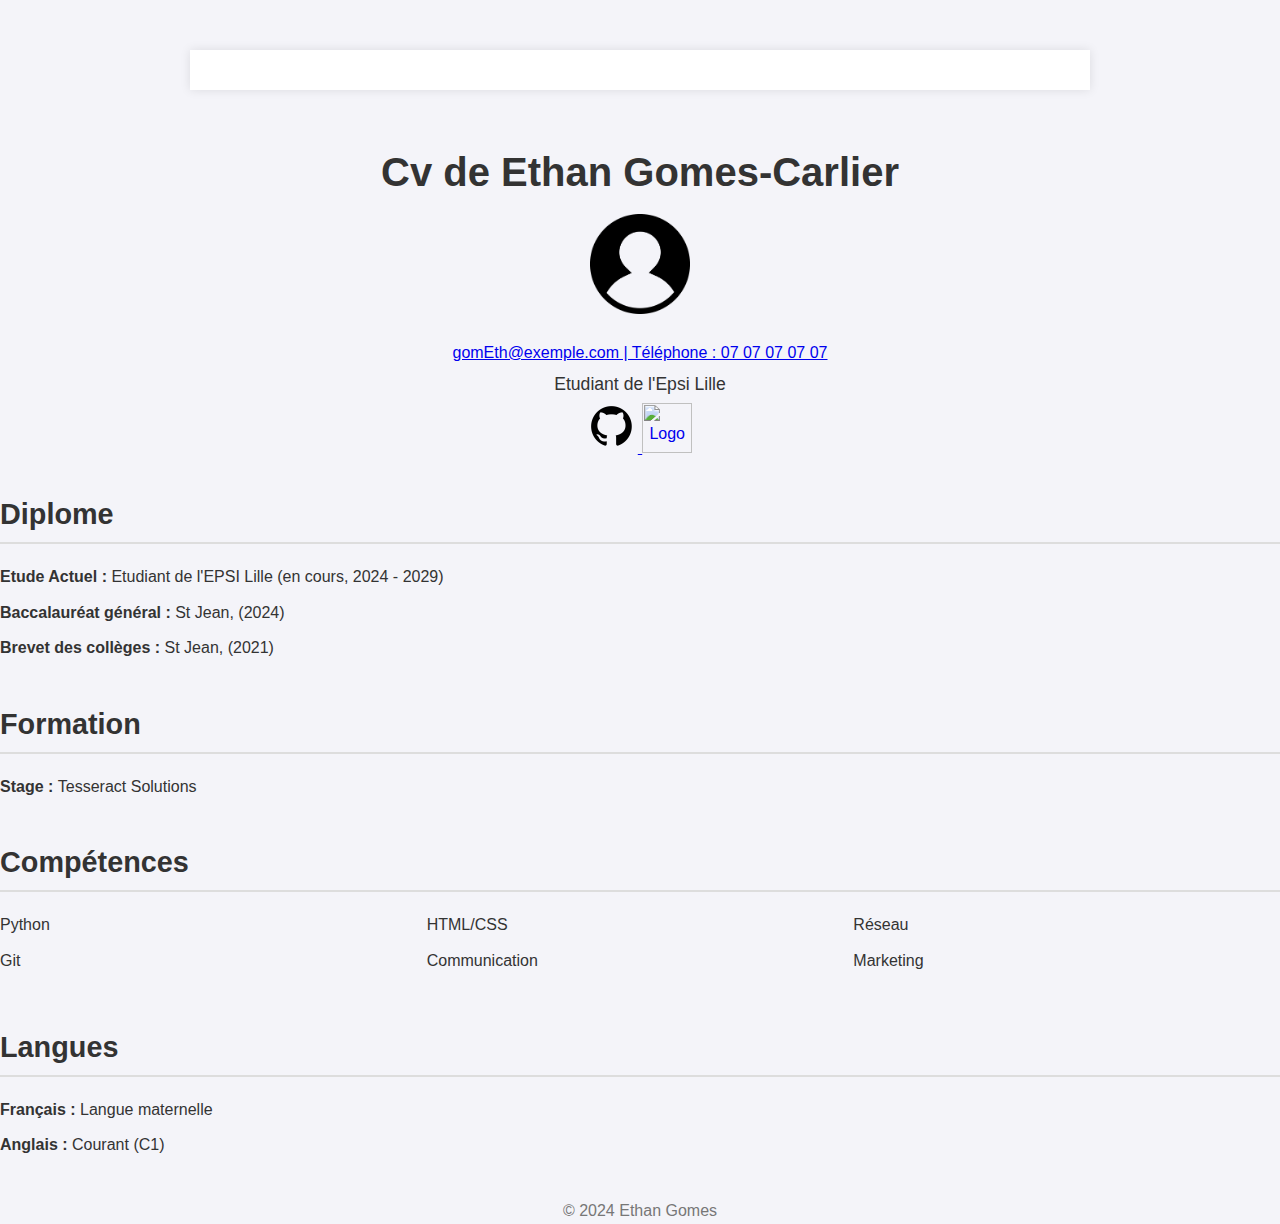
==== index.html @ c66776d8 "mail&tel" ====
<html>
    <head>
        <title> Cv Ethan Gomes-Carlier </title>
        <style>
            * {
                margin: 0;
                padding: 0;
                box-sizing: border-box;
                font-family: Arial, sans-serif;
            }
    
            body {
                background-color: #f4f4f9;
                color: #333;
                font-size: 16px;
                line-height: 1.6;
            }
    
            .CV {
                max-width: 900px;
                margin: 50px auto;
                padding: 20px;
                background-color: #fff;
                box-shadow: 0 0 10px rgba(0, 0, 0, 0.1);
            }
    
            h1, h2 {
                color: #333;
            }
    
            h1 {
                font-size: 2.5rem;
                text-align: center;
                margin-bottom: 10px;
            }
    
            h2 {
                font-size: 1.8rem;
                margin-bottom: 20px;
                border-bottom: 2px solid #ddd;
                padding-bottom: 5px;
            }
    
            .profile {
                text-align: center;
                margin-bottom: 30px;
                display: list-item;

            }
    
            .profile p {
                font-size: 1.1rem;
                margin: 5px 0;
            }
            .section {
            margin-bottom: 40px;
            }

            .section ul {
                list-style-type: none;
            }

            .section ul li {
                margin-bottom: 10px;
            }

            .section ul li span {
                font-weight: bold;
            }

            .skills {
                display: flex;
                flex-wrap: wrap;
            }

            .skills .skill-item {
                flex: 1 1 30%;
                margin-bottom: 10px;
            }

            footer {
                text-align: center;
                margin-top: 20px;
                color: #777;
            }
        </style>
    </head>
    <body>
        <div class = CV></div>
            <div class = Profile>
                <h1> Cv de Ethan Gomes-Carlier</h1>
                <img src="pp.png" alt="pp" width="100px" heigt="100px"> 
                <br>
                <br>
                <a href = "mailto:gomes.ethan02@gmail.com">gomEth@exemple.com</a><a href = "tel:+707070707" style="display:inline"> | Téléphone : 07 07 07 07 07</a>
                
                <p> Etudiant de l'Epsi Lille</p>
                <a href="https://github.com/ethangomes8/ethangomes8.github.io" target="_blank"><img src="github.png" alt="Logo github" width="50px" height="50px" > </a>
                <a href="https://www.linkedin.com/in/ethang-gomes-carlier-350570327/" target="_blank"><img src="linkedin.png" alt="Logo linkedin" width="50px" height="50px" > </a>
                
            </div>
            <div class="section">
                <h2>Diplome</h2>
                <ul>
                    <li><span>Etude Actuel :</span> Etudiant de l'EPSI Lille (en cours, 2024 - 2029)</li>
                    <li><span>Baccalauréat général :</span> St Jean,  (2024)</li>
                    <li><span>Brevet des collèges :</span> St Jean,  (2021)</li>
                </ul>
            </div>
    
            <div class="section">
                <h2>Formation</h2>
                <ul>
                    <li><span>Stage : </span> Tesseract Solutions</li>
                </ul>
            </div>
    
            <div class="section">
                <h2>Compétences</h2>
                <div class="skills">
                    <div class="skill-item">Python</div>
                    <div class="skill-item">HTML/CSS</div>
                    <div class="skill-item">Réseau</div>
                    <div class="skill-item">Git</div>
                    <div class="skill-item">Communication</div>
                    <div class="skill-item">Marketing</div>
                </div>
            </div>
    
            <div class="section">
                <h2>Langues</h2>
                <ul>
                    <li><span>Français :</span> Langue maternelle</li>
                    <li><span>Anglais :</span> Courant (C1)</li>
                </ul>
            </div>
    
            <footer>
                <p>&copy; 2024 Ethan Gomes</p>
            </footer>
        </div>   
    </body>
    </html>
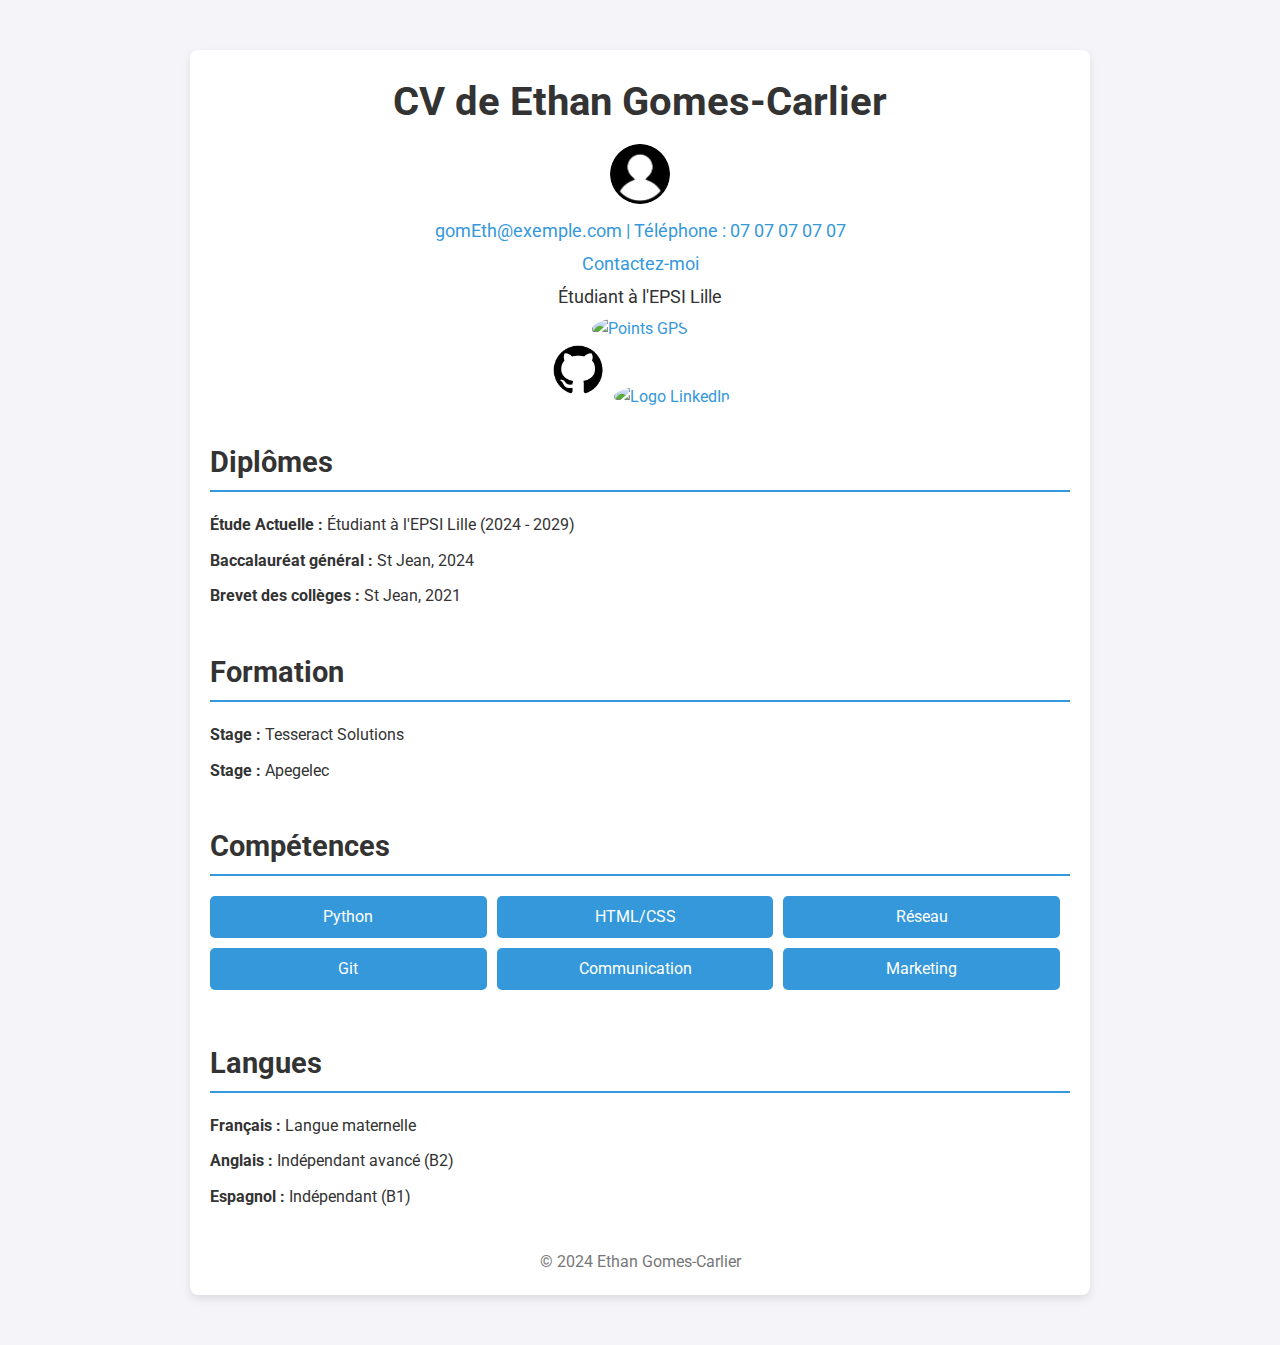
==== commit d5bf9e6e: "index new" ====
--- a/index.html
+++ b/index.html
@@ -1,143 +1,181 @@
-<html>
-    <head>
-        <title> Cv Ethan Gomes-Carlier </title>
-        <style>
-            * {
-                margin: 0;
-                padding: 0;
-                box-sizing: border-box;
-                font-family: Arial, sans-serif;
-            }
-    
-            body {
-                background-color: #f4f4f9;
-                color: #333;
-                font-size: 16px;
-                line-height: 1.6;
-            }
-    
-            .CV {
-                max-width: 900px;
-                margin: 50px auto;
-                padding: 20px;
-                background-color: #fff;
-                box-shadow: 0 0 10px rgba(0, 0, 0, 0.1);
-            }
-    
-            h1, h2 {
-                color: #333;
-            }
-    
-            h1 {
-                font-size: 2.5rem;
-                text-align: center;
-                margin-bottom: 10px;
-            }
-    
-            h2 {
-                font-size: 1.8rem;
-                margin-bottom: 20px;
-                border-bottom: 2px solid #ddd;
-                padding-bottom: 5px;
-            }
-    
-            .profile {
-                text-align: center;
-                margin-bottom: 30px;
-                display: list-item;
+<!DOCTYPE html>
+<html lang="fr">
 
-            }
-    
-            .profile p {
-                font-size: 1.1rem;
-                margin: 5px 0;
-            }
-            .section {
+<head>
+    <meta charset="UTF-8">
+    <meta name="viewport" content="width=device-width, initial-scale=1.0">
+    <meta http-equiv="X-UA-Compatible" content="ie=edge">
+    <title>CV Ethan Gomes-Carlier</title>
+    <link href="https://fonts.googleapis.com/css2?family=Roboto:wght@400;700&display=swap" rel="stylesheet">
+    <style>
+        * {
+            margin: 0;
+            padding: 0;
+            box-sizing: border-box;
+            font-family: 'Roboto', sans-serif;
+        }
+
+        body {
+            background-color: #f4f4f9;
+            color: #333;
+            font-size: 16px;
+            line-height: 1.6;
+        }
+
+        .CV {
+            max-width: 900px;
+            margin: 50px auto;
+            padding: 20px;
+            background-color: white;
+            box-shadow: 0 4px 8px rgba(0, 0, 0, 0.1);
+            border-radius: 8px;
+        }
+
+        h1, h2 {
+            color: #333;
+        }
+
+        h1 {
+            font-size: 2.5rem;
+            text-align: center;
+            margin-bottom: 10px;
+        }
+
+        h2 {
+            font-size: 1.8rem;
+            margin-bottom: 20px;
+            border-bottom: 2px solid #3498db;
+            padding-bottom: 5px;
+        }
+
+        .profile {
+            text-align: center;
+            margin-bottom: 30px;
+        }
+
+        .profile img {
+            border-radius: 50%;
+            width: 60px;
+            height: 60px;
+        }
+
+        .profile p {
+            font-size: 1.1rem;
+            margin: 5px 0;
+        }
+
+        .profile a {
+            color: #3498db;
+            text-decoration: none;
+        }
+
+        .profile a:hover {
+            text-decoration: underline;
+        }
+
+        .section {
             margin-bottom: 40px;
-            }
+        }
 
-            .section ul {
-                list-style-type: none;
-            }
+        .section ul {
+            list-style-type: none;
+            padding-left: 0;
+        }
 
-            .section ul li {
-                margin-bottom: 10px;
-            }
+        .section ul li {
+            margin-bottom: 10px;
+        }
 
-            .section ul li span {
-                font-weight: bold;
-            }
+        .section ul li span {
+            font-weight: bold;
+        }
 
-            .skills {
-                display: flex;
-                flex-wrap: wrap;
-            }
+        .skills {
+            display: flex;
+            flex-wrap: wrap;
+        }
 
-            .skills .skill-item {
-                flex: 1 1 30%;
-                margin-bottom: 10px;
-            }
+        .skills .skill-item {
+            background-color: #3498db;
+            color: white;
+            padding: 8px;
+            border-radius: 5px;
+            margin-right: 10px;
+            margin-bottom: 10px;
+            flex: 1 1 30%;
+            text-align: center;
+        }
 
-            footer {
-                text-align: center;
-                margin-top: 20px;
-                color: #777;
-            }
-        </style>
-    </head>
-    <body>
-        <div class = CV></div>
-            <div class = Profile>
-                <h1> Cv de Ethan Gomes-Carlier</h1>
-                <img src="pp.png" alt="pp" width="100px" heigt="100px"> 
-                <br>
-                <br>
-                <a href = "mailto:gomes.ethan02@gmail.com">gomEth@exemple.com</a><a href = "tel:+707070707" style="display:inline"> | Téléphone : 07 07 07 07 07</a>
-                
-                <p> Etudiant de l'Epsi Lille</p>
-                <a href="https://github.com/ethangomes8/ethangomes8.github.io" target="_blank"><img src="github.png" alt="Logo github" width="50px" height="50px" > </a>
-                <a href="https://www.linkedin.com/in/ethang-gomes-carlier-350570327/" target="_blank"><img src="linkedin.png" alt="Logo linkedin" width="50px" height="50px" > </a>
-                
+        footer {
+            text-align: center;
+            margin-top: 20px;
+            color: #777;
+        }
+    </style>
+</head>
+
+<body>
+    <div class="CV">
+        <div class="profile">
+            <h1>CV de Ethan Gomes-Carlier</h1>
+            <img src="pp.png" alt="Photo de profil" width="90px" height="90px">
+            <p><a href="mailto:gomes.ethan02@gmail.com">gomEth@exemple.com</a> <a href="tel:+33707070707">| Téléphone : 07 07 07 07 07</a></p>
+            <p><a href="contact.html">Contactez-moi</a></p>
+            <p>Étudiant à l'EPSI Lille</p>
+            <a href="gps.html">
+                <img src="ptsgps.jpg" alt="Points GPS">
+            </a>
+            <br>
+            <a href="https://github.com/ethangomes8/ethangomes8.github.io" target="_blank">
+                <img src="github.png" alt="Logo GitHub">
+            </a>
+            <a href="https://www.linkedin.com/in/ethang-gomes-carlier-350570327/" target="_blank">
+                <img src="linkedin.png" alt="Logo LinkedIn">
+            </a>
+        </div>
+
+        <div class="section">
+            <h2>Diplômes</h2>
+            <ul>
+                <li><span>Étude Actuelle :</span> Étudiant à l'EPSI Lille (2024 - 2029)</li>
+                <li><span>Baccalauréat général :</span> St Jean, 2024</li>
+                <li><span>Brevet des collèges :</span> St Jean, 2021</li>
+            </ul>
+        </div>
+
+        <div class="section">
+            <h2>Formation</h2>
+            <ul>
+                <li><span>Stage :</span> Tesseract Solutions</li>
+                <li><span>Stage :</span>  Apegelec</li>
+            </ul>
+        </div>
+
+        <div class="section">
+            <h2>Compétences</h2>
+            <div class="skills">
+                <div class="skill-item">Python</div>
+                <div class="skill-item">HTML/CSS</div>
+                <div class="skill-item">Réseau</div>
+                <div class="skill-item">Git</div>
+                <div class="skill-item">Communication</div>
+                <div class="skill-item">Marketing</div>
             </div>
-            <div class="section">
-                <h2>Diplome</h2>
-                <ul>
-                    <li><span>Etude Actuel :</span> Etudiant de l'EPSI Lille (en cours, 2024 - 2029)</li>
-                    <li><span>Baccalauréat général :</span> St Jean,  (2024)</li>
-                    <li><span>Brevet des collèges :</span> St Jean,  (2021)</li>
-                </ul>
-            </div>
-    
-            <div class="section">
-                <h2>Formation</h2>
-                <ul>
-                    <li><span>Stage : </span> Tesseract Solutions</li>
-                </ul>
-            </div>
-    
-            <div class="section">
-                <h2>Compétences</h2>
-                <div class="skills">
-                    <div class="skill-item">Python</div>
-                    <div class="skill-item">HTML/CSS</div>
-                    <div class="skill-item">Réseau</div>
-                    <div class="skill-item">Git</div>
-                    <div class="skill-item">Communication</div>
-                    <div class="skill-item">Marketing</div>
-                </div>
-            </div>
-    
-            <div class="section">
-                <h2>Langues</h2>
-                <ul>
-                    <li><span>Français :</span> Langue maternelle</li>
-                    <li><span>Anglais :</span> Courant (C1)</li>
-                </ul>
-            </div>
-    
-            <footer>
-                <p>&copy; 2024 Ethan Gomes</p>
-            </footer>
-        </div>   
-    </body>
-    </html>
+        </div>
+
+        <div class="section">
+            <h2>Langues</h2>
+            <ul>
+                <li><span>Français :</span> Langue maternelle</li>
+                <li><span>Anglais :</span> Indépendant avancé (B2)</li>
+                <li><span>Espagnol :</span> Indépendant (B1)</li>
+            </ul>
+        </div>
+
+        <footer>
+            <p>&copy; 2024 Ethan Gomes-Carlier</p>
+        </footer>
+    </div>
+</body>
+
+</html>
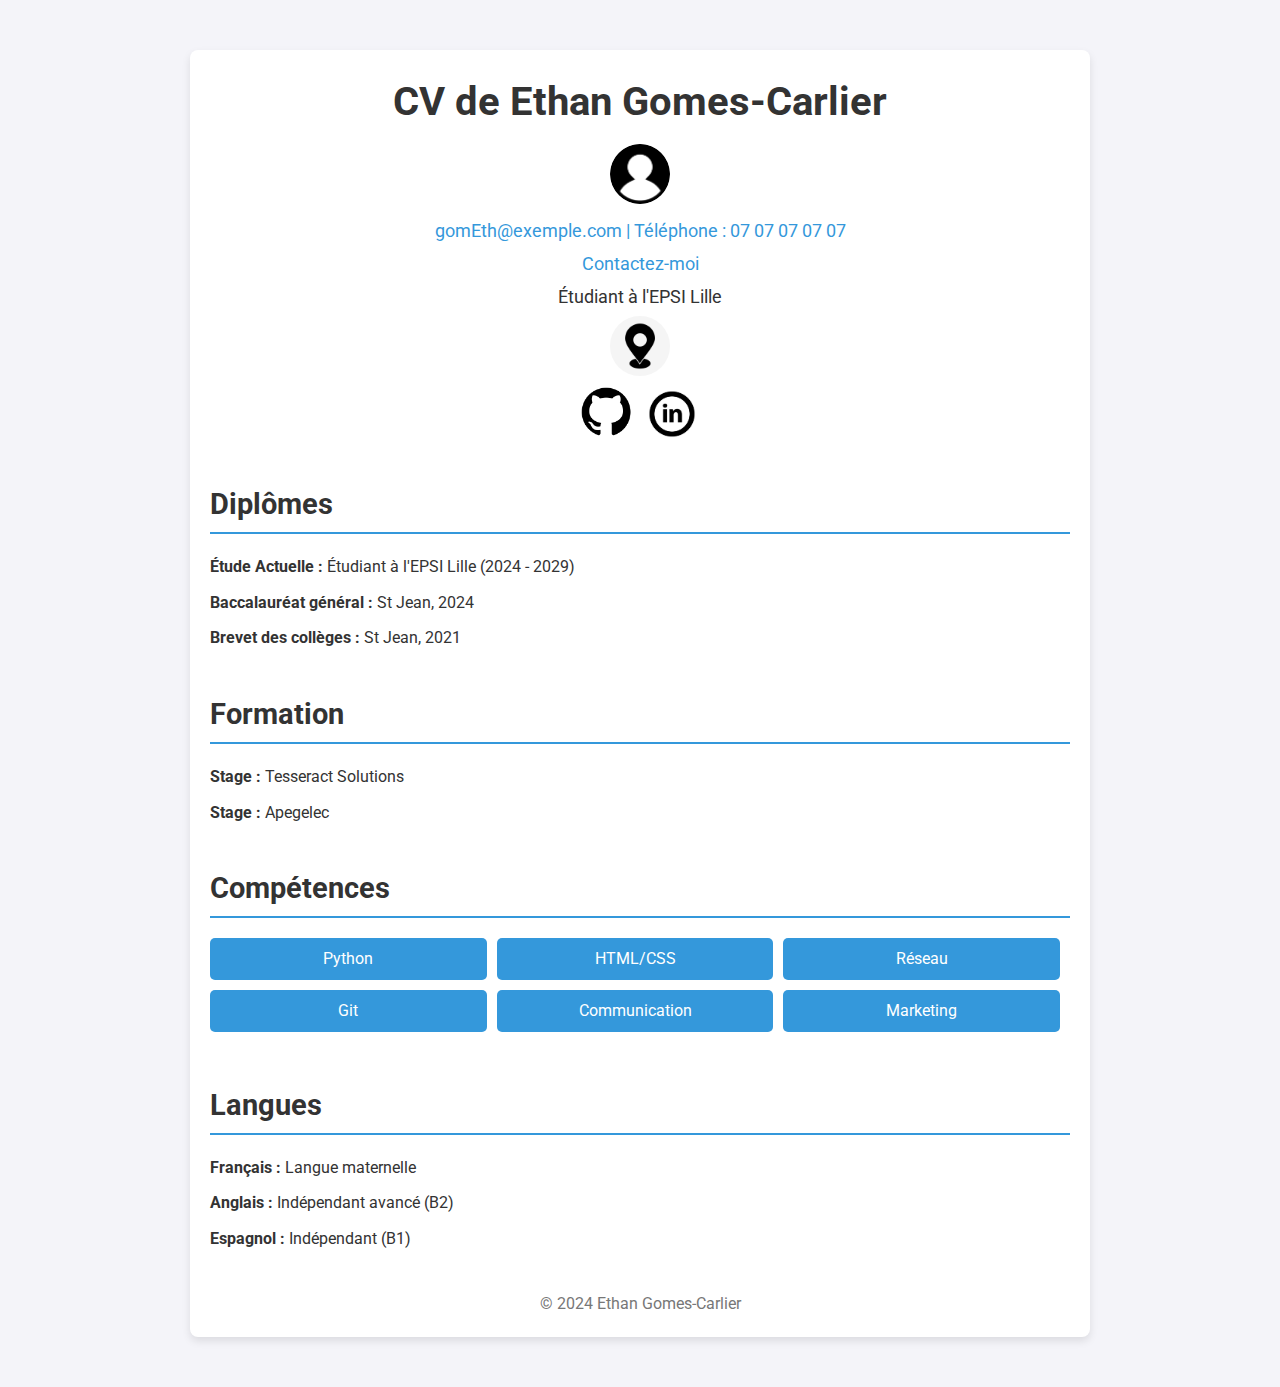
==== commit faf4f7f7: "Update index.html" ====
--- a/index.html
+++ b/index.html
@@ -130,7 +130,7 @@
                 <img src="github.png" alt="Logo GitHub">
             </a>
             <a href="https://www.linkedin.com/in/ethang-gomes-carlier-350570327/" target="_blank">
-                <img src="linkedin.png" alt="Logo LinkedIn">
+                <img src="Linkedin.png" alt="Logo LinkedIn">
             </a>
         </div>
 
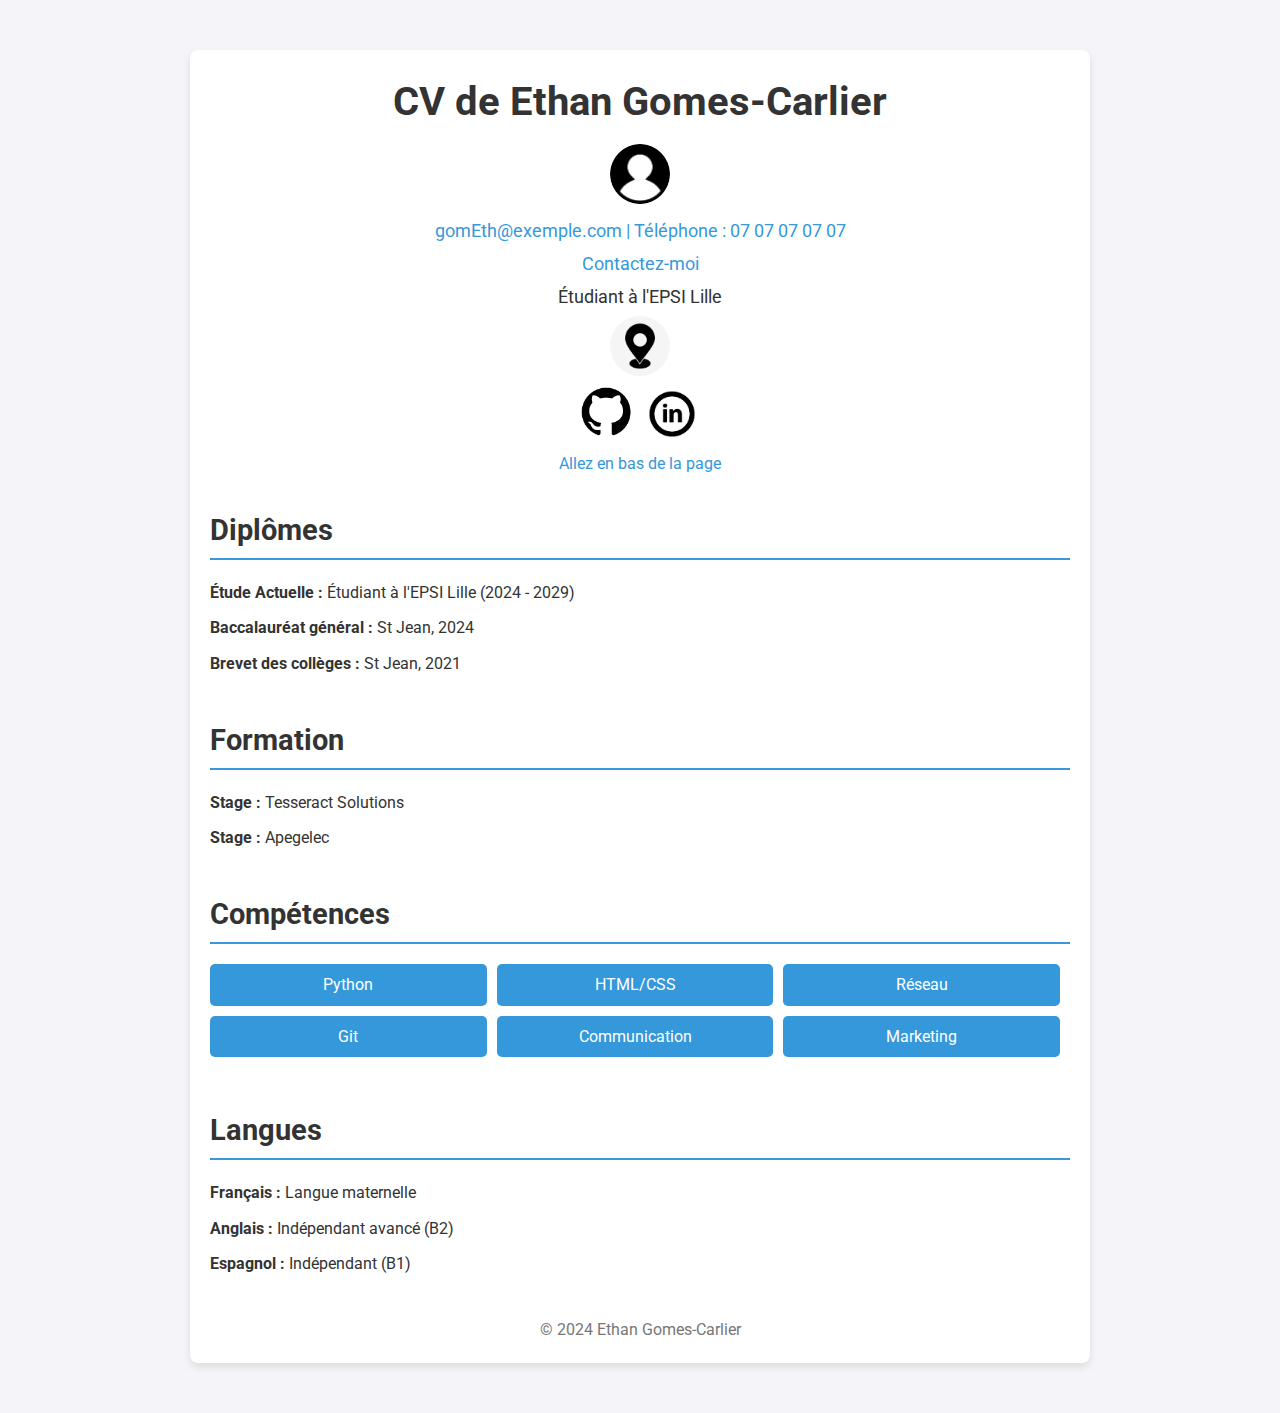
==== commit 2750cc9a: "ok" ====
--- a/index.html
+++ b/index.html
@@ -111,6 +111,9 @@
             margin-top: 20px;
             color: #777;
         }
+        #bas {
+            
+        }
     </style>
 </head>
 
@@ -132,6 +135,8 @@
             <a href="https://www.linkedin.com/in/ethang-gomes-carlier-350570327/" target="_blank">
                 <img src="Linkedin.png" alt="Logo LinkedIn">
             </a>
+            <br>
+            <a href="#bas"> Allez en bas de la page</a>
         </div>
 
         <div class="section">
@@ -171,6 +176,9 @@
                 <li><span>Espagnol :</span> Indépendant (B1)</li>
             </ul>
         </div>
+        <div id="#bas">
+            <a id="bas"></a>
+        </div>
 
         <footer>
             <p>&copy; 2024 Ethan Gomes-Carlier</p>
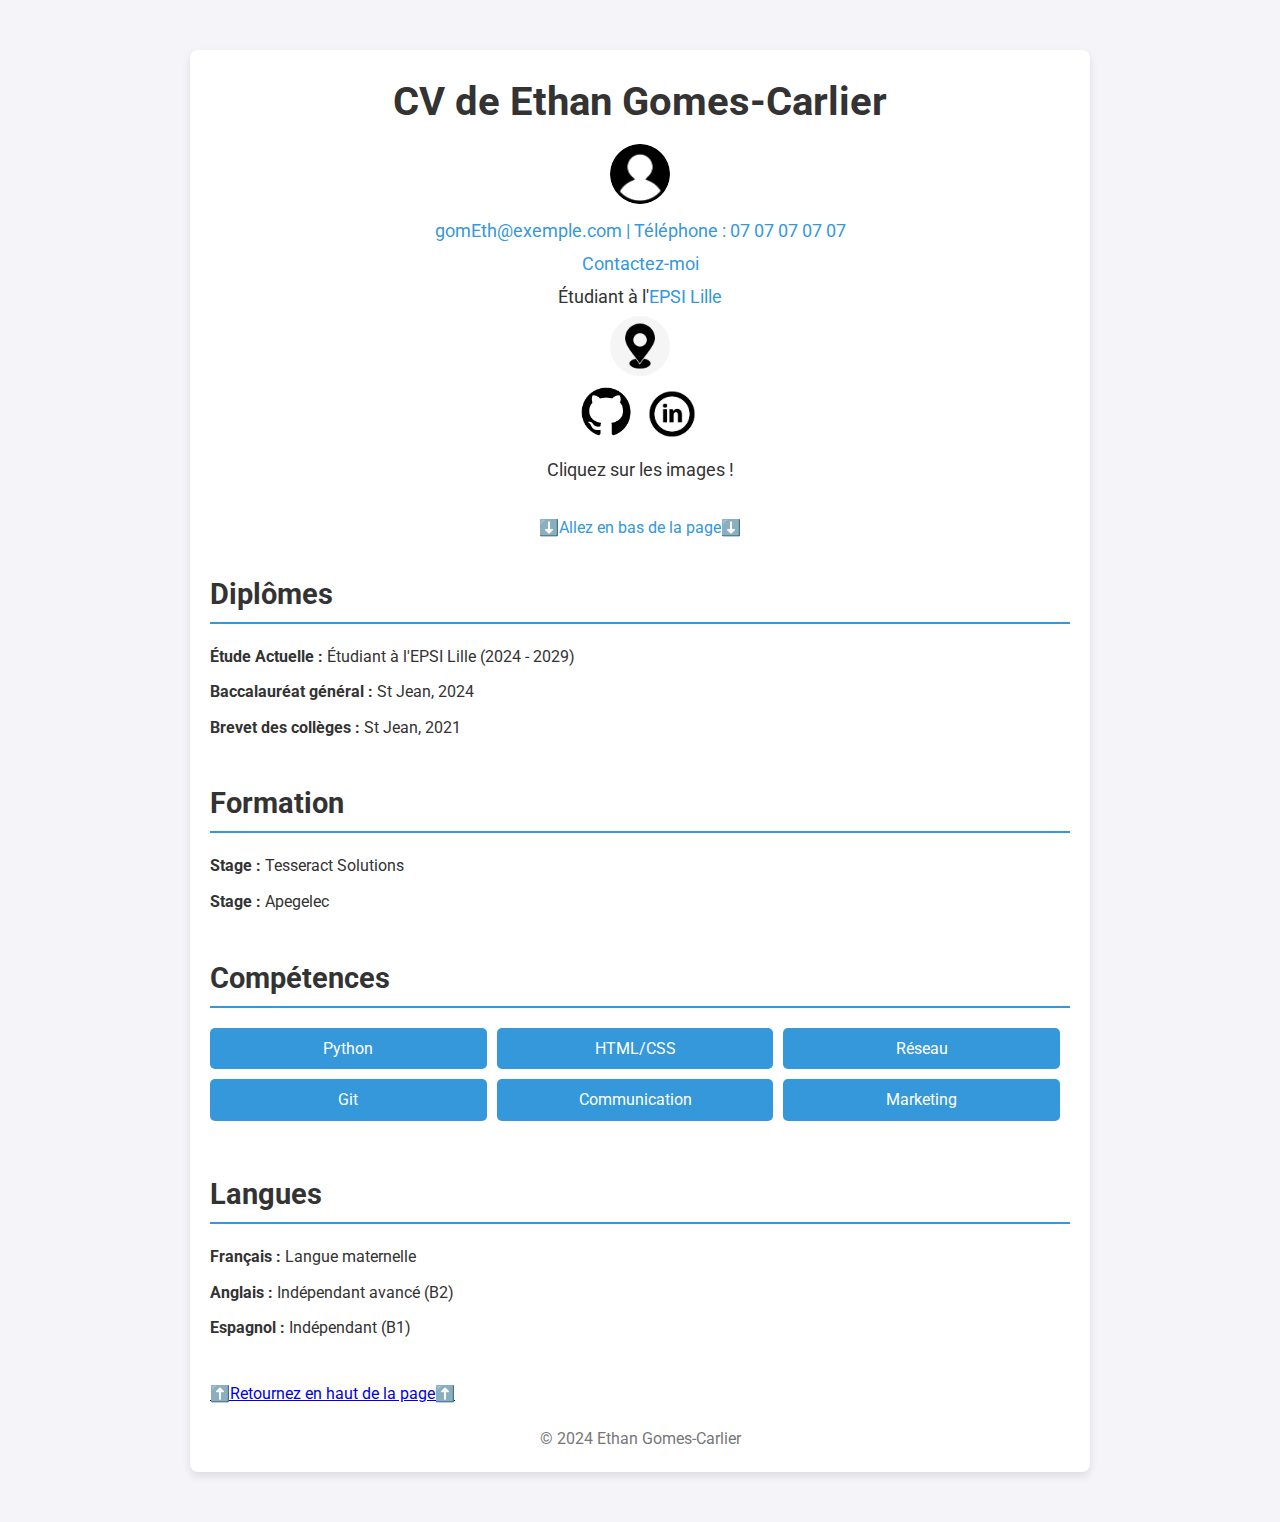
==== commit 0b81d066: "ok" ====
--- a/index.html
+++ b/index.html
@@ -112,19 +112,22 @@
             color: #777;
         }
         #bas {
-            
+            text-align: center;
         }
     </style>
 </head>
 
 <body>
     <div class="CV">
+        <div id="#haut">
+            <a id="haut"></a>
+        </div>
         <div class="profile">
             <h1>CV de Ethan Gomes-Carlier</h1>
             <img src="pp.png" alt="Photo de profil" width="90px" height="90px">
             <p><a href="mailto:gomes.ethan02@gmail.com">gomEth@exemple.com</a> <a href="tel:+33707070707">| Téléphone : 07 07 07 07 07</a></p>
             <p><a href="contact.html">Contactez-moi</a></p>
-            <p>Étudiant à l'EPSI Lille</p>
+            <p>Étudiant à l'<a href="https://www.epsi.fr/campus/campus-de-lille/#:~:text=EPSI%20est%20une%20%C3%A9cole%20d'informatique%20qui%20propose%20des%20formations%20du" target="_blank">EPSI Lille</a></p>
             <a href="gps.html">
                 <img src="ptsgps.jpg" alt="Points GPS">
             </a>
@@ -135,8 +138,9 @@
             <a href="https://www.linkedin.com/in/ethang-gomes-carlier-350570327/" target="_blank">
                 <img src="Linkedin.png" alt="Logo LinkedIn">
             </a>
+            <p>Cliquez sur les images !</p>
             <br>
-            <a href="#bas"> Allez en bas de la page</a>
+            <a href="#bas"> ⬇️Allez en bas de la page⬇️</a>
         </div>
 
         <div class="section">
@@ -179,6 +183,7 @@
         <div id="#bas">
             <a id="bas"></a>
         </div>
+        <a href="#haut"> ⬆️Retournez en haut de la page⬆️</a>
 
         <footer>
             <p>&copy; 2024 Ethan Gomes-Carlier</p>
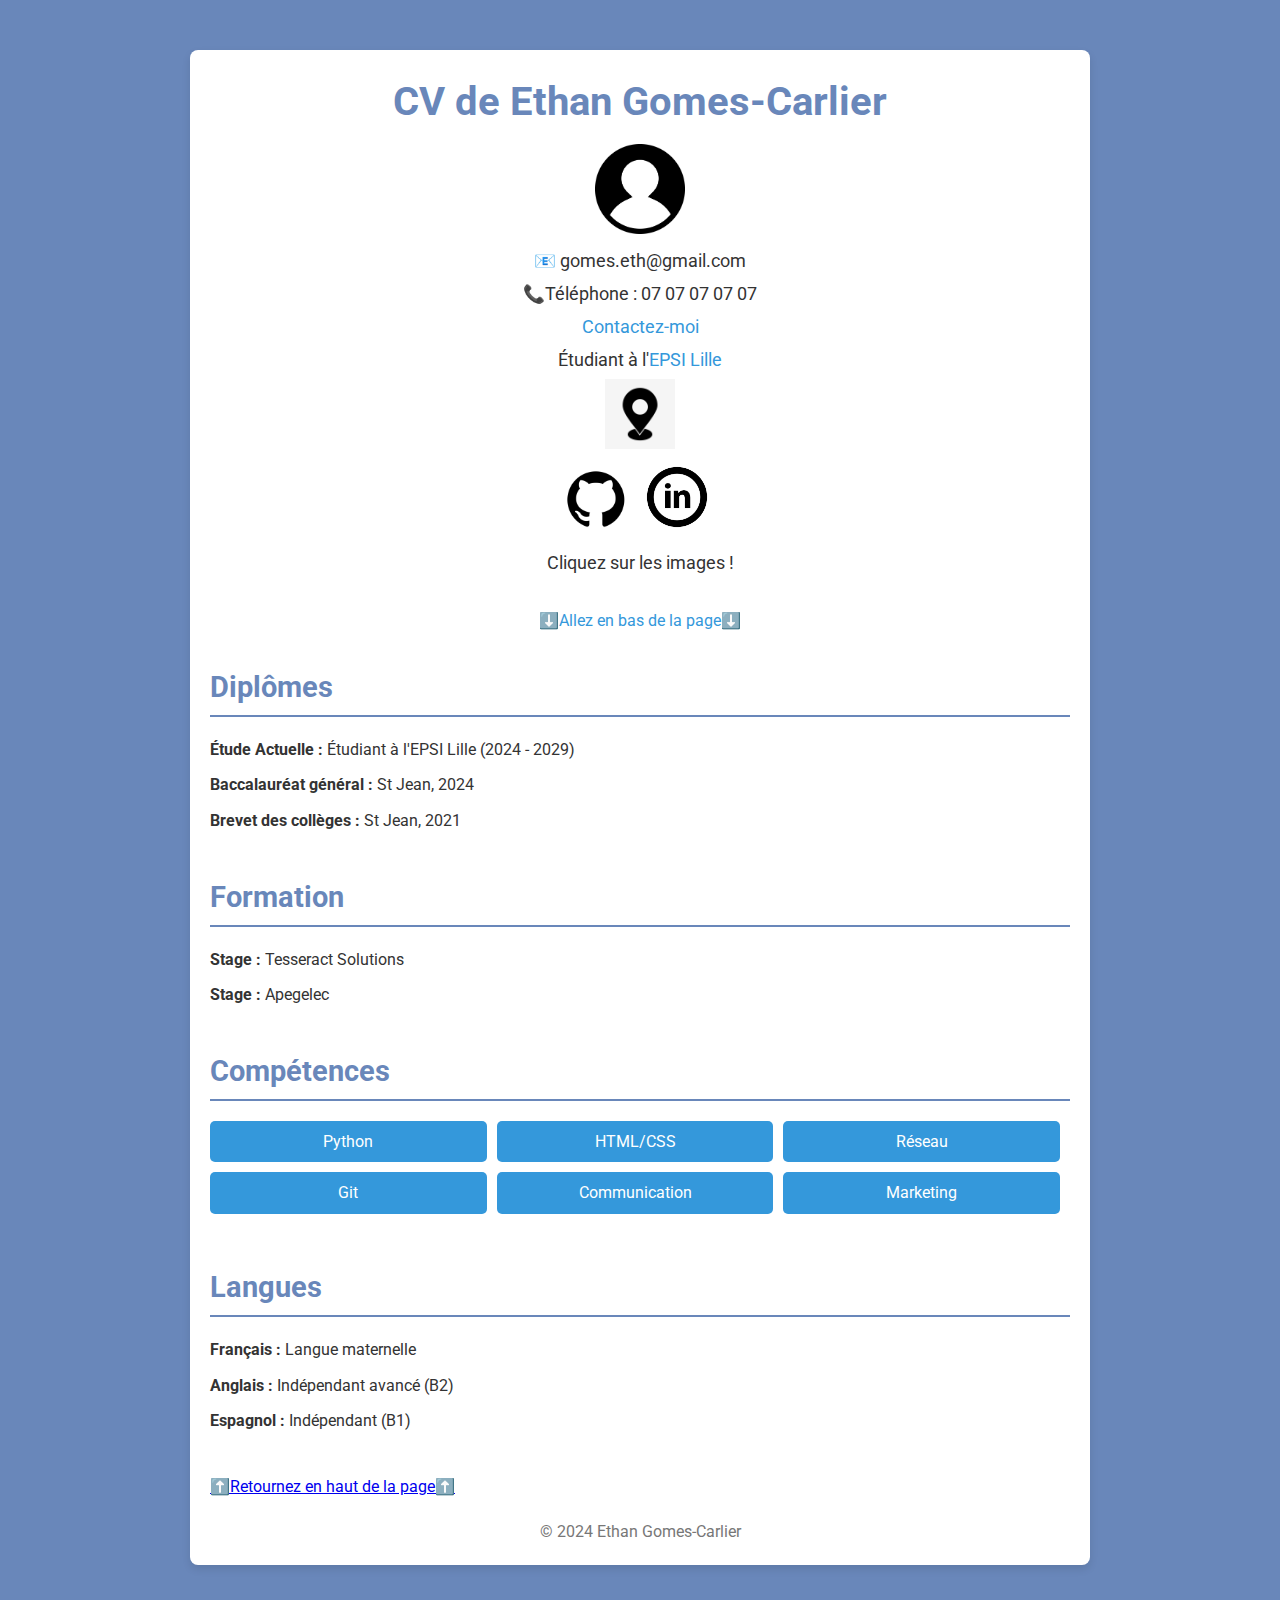
==== commit 17148944: "background" ====
--- a/index.html
+++ b/index.html
@@ -16,7 +16,7 @@
         }
 
         body {
-            background-color: #f4f4f9;
+            background-color: #6987ba;
             color: #333;
             font-size: 16px;
             line-height: 1.6;
@@ -32,7 +32,7 @@
         }
 
         h1, h2 {
-            color: #333;
+            color: #6987ba;
         }
 
         h1 {
@@ -44,19 +44,13 @@
         h2 {
             font-size: 1.8rem;
             margin-bottom: 20px;
-            border-bottom: 2px solid #3498db;
+            border-bottom: 2px solid #6987ba;
             padding-bottom: 5px;
         }
 
         .profile {
             text-align: center;
             margin-bottom: 30px;
-        }
-
-        .profile img {
-            border-radius: 50%;
-            width: 60px;
-            height: 60px;
         }
 
         .profile p {
@@ -111,7 +105,7 @@
             margin-top: 20px;
             color: #777;
         }
-        #bas {
+        #haut {
             text-align: center;
         }
     </style>
@@ -125,18 +119,20 @@
         <div class="profile">
             <h1>CV de Ethan Gomes-Carlier</h1>
             <img src="pp.png" alt="Photo de profil" width="90px" height="90px">
-            <p><a href="mailto:gomes.ethan02@gmail.com">gomEth@exemple.com</a> <a href="tel:+33707070707">| Téléphone : 07 07 07 07 07</a></p>
+            <p>📧 gomes.eth@gmail.com</p>
+            <p>📞Téléphone : 07 07 07 07 07</p>
             <p><a href="contact.html">Contactez-moi</a></p>
             <p>Étudiant à l'<a href="https://www.epsi.fr/campus/campus-de-lille/#:~:text=EPSI%20est%20une%20%C3%A9cole%20d'informatique%20qui%20propose%20des%20formations%20du" target="_blank">EPSI Lille</a></p>
+
             <a href="gps.html">
-                <img src="ptsgps.jpg" alt="Points GPS">
+                <img src="ptsgps.jpg" alt="Points GPS" border-radius="50%" width="70px" height="70px">
             </a>
             <br>
             <a href="https://github.com/ethangomes8/ethangomes8.github.io" target="_blank">
-                <img src="github.png" alt="Logo GitHub">
+                <img src="github.png" alt="Logo GitHub" border-radius="50%" width="70px" height="70px">
             </a>
             <a href="https://www.linkedin.com/in/ethang-gomes-carlier-350570327/" target="_blank">
-                <img src="Linkedin.png" alt="Logo LinkedIn">
+                <img src="Linkedin.png" alt="Logo LinkedIn" border-radius="50%" width="80px" height="80px">
             </a>
             <p>Cliquez sur les images !</p>
             <br>
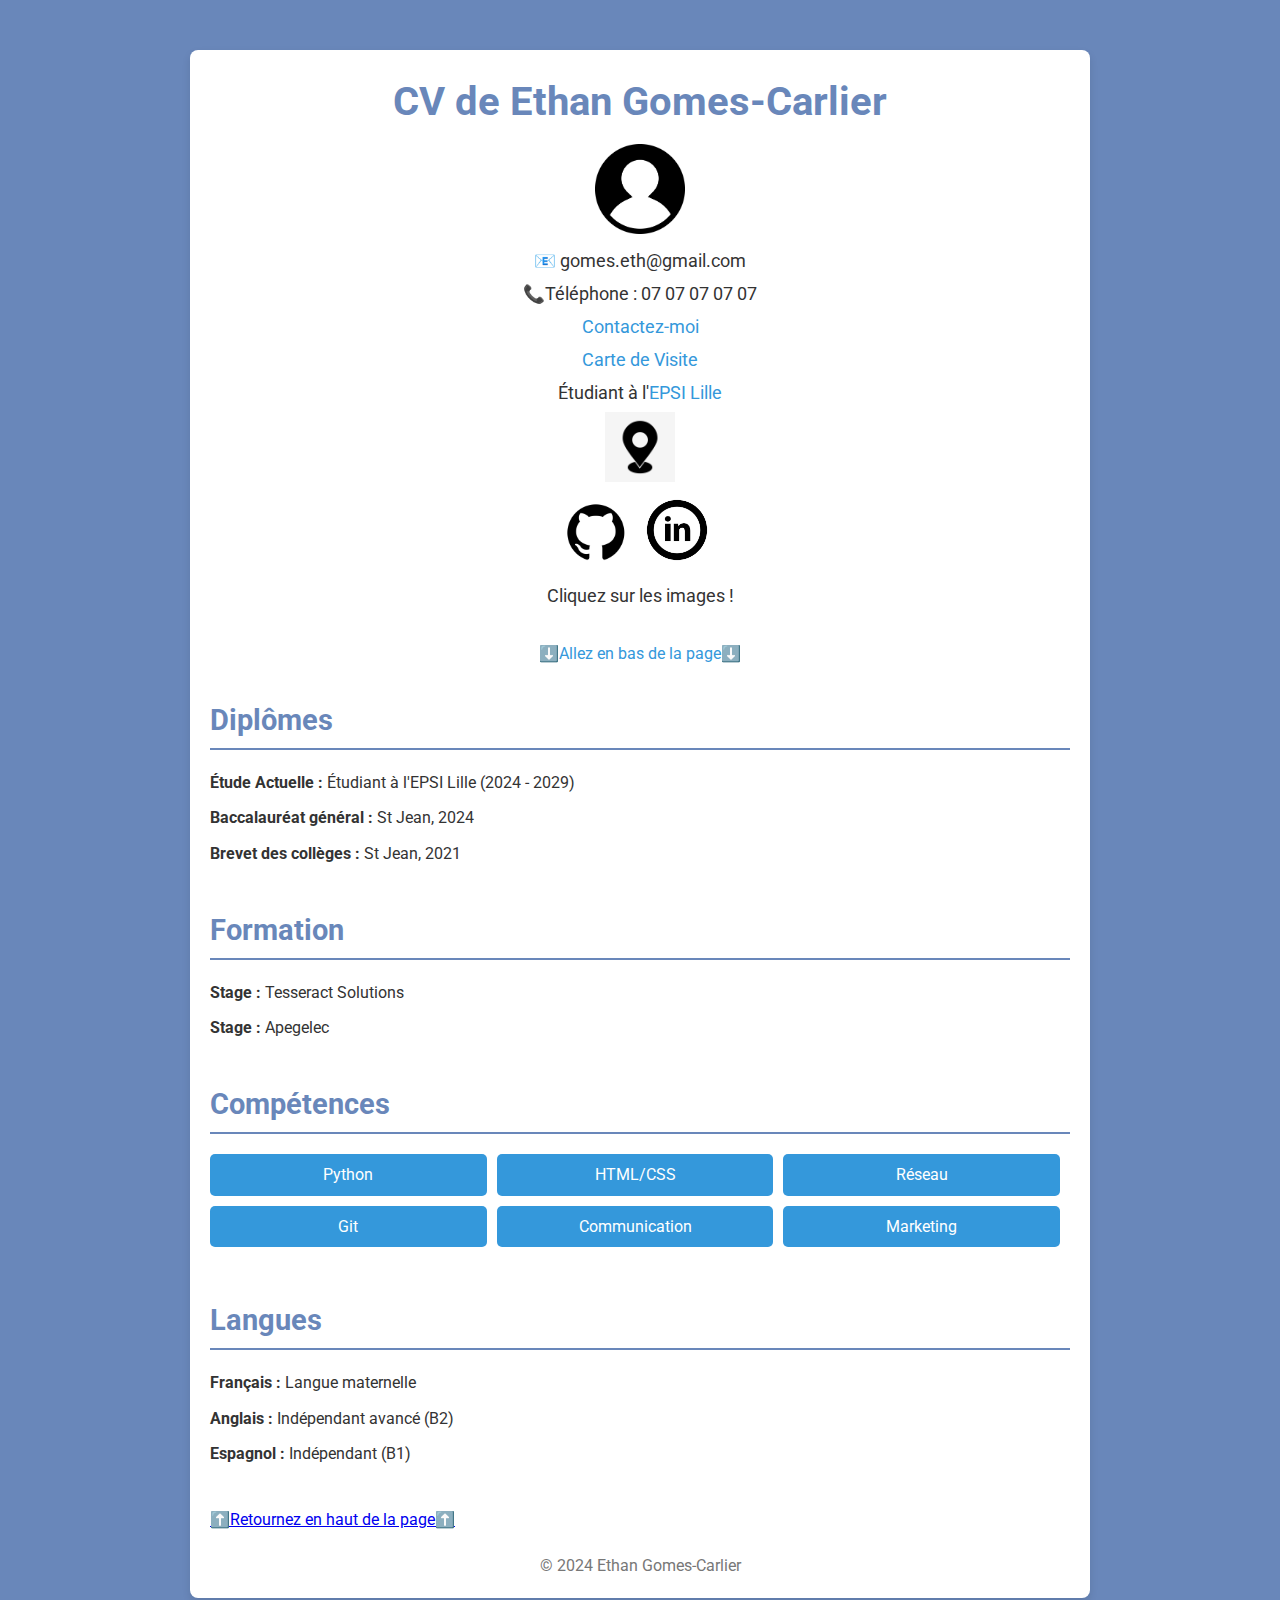
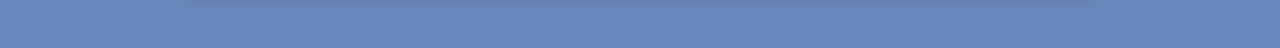
==== commit 8c41c485: "new" ====
--- a/index.html
+++ b/index.html
@@ -8,107 +8,8 @@
     <title>CV Ethan Gomes-Carlier</title>
     <link href="https://fonts.googleapis.com/css2?family=Roboto:wght@400;700&display=swap" rel="stylesheet">
     <style>
-        * {
-            margin: 0;
-            padding: 0;
-            box-sizing: border-box;
-            font-family: 'Roboto', sans-serif;
-        }
-
-        body {
-            background-color: #6987ba;
-            color: #333;
-            font-size: 16px;
-            line-height: 1.6;
-        }
-
-        .CV {
-            max-width: 900px;
-            margin: 50px auto;
-            padding: 20px;
-            background-color: white;
-            box-shadow: 0 4px 8px rgba(0, 0, 0, 0.1);
-            border-radius: 8px;
-        }
-
-        h1, h2 {
-            color: #6987ba;
-        }
-
-        h1 {
-            font-size: 2.5rem;
-            text-align: center;
-            margin-bottom: 10px;
-        }
-
-        h2 {
-            font-size: 1.8rem;
-            margin-bottom: 20px;
-            border-bottom: 2px solid #6987ba;
-            padding-bottom: 5px;
-        }
-
-        .profile {
-            text-align: center;
-            margin-bottom: 30px;
-        }
-
-        .profile p {
-            font-size: 1.1rem;
-            margin: 5px 0;
-        }
-
-        .profile a {
-            color: #3498db;
-            text-decoration: none;
-        }
-
-        .profile a:hover {
-            text-decoration: underline;
-        }
-
-        .section {
-            margin-bottom: 40px;
-        }
-
-        .section ul {
-            list-style-type: none;
-            padding-left: 0;
-        }
-
-        .section ul li {
-            margin-bottom: 10px;
-        }
-
-        .section ul li span {
-            font-weight: bold;
-        }
-
-        .skills {
-            display: flex;
-            flex-wrap: wrap;
-        }
-
-        .skills .skill-item {
-            background-color: #3498db;
-            color: white;
-            padding: 8px;
-            border-radius: 5px;
-            margin-right: 10px;
-            margin-bottom: 10px;
-            flex: 1 1 30%;
-            text-align: center;
-        }
-
-        footer {
-            text-align: center;
-            margin-top: 20px;
-            color: #777;
-        }
-        #haut {
-            text-align: center;
-        }
     </style>
+    <link rel="stylesheet" type="text/css" href="style.css">
 </head>
 
 <body>
@@ -122,6 +23,7 @@
             <p>📧 gomes.eth@gmail.com</p>
             <p>📞Téléphone : 07 07 07 07 07</p>
             <p><a href="contact.html">Contactez-moi</a></p>
+            <p><a href="cartevisite.html">Carte de Visite</a></p>
             <p>Étudiant à l'<a href="https://www.epsi.fr/campus/campus-de-lille/#:~:text=EPSI%20est%20une%20%C3%A9cole%20d'informatique%20qui%20propose%20des%20formations%20du" target="_blank">EPSI Lille</a></p>
 
             <a href="gps.html">
--- a/style.css
+++ b/style.css
@@ -0,0 +1,103 @@
+* {
+    margin: 0;
+    padding: 0;
+    box-sizing: border-box;
+    font-family: 'Roboto', sans-serif;
+}
+
+body {
+    background-color: #6987ba;
+    color: #333;
+    font-size: 16px;
+    line-height: 1.6;
+}
+
+.CV {
+    max-width: 900px;
+    margin: 50px auto;
+    padding: 20px;
+    background-color: white;
+    box-shadow: 0 4px 8px rgba(0, 0, 0, 0.1);
+    border-radius: 8px;
+}
+
+h1, h2 {
+    color: #6987ba;
+}
+
+h1 {
+    font-size: 2.5rem;
+    text-align: center;
+    margin-bottom: 10px;
+}
+
+h2 {
+    font-size: 1.8rem;
+    margin-bottom: 20px;
+    border-bottom: 2px solid #6987ba;
+    padding-bottom: 5px;
+}
+
+.profile {
+    text-align: center;
+    margin-bottom: 30px;
+}
+
+.profile p {
+    font-size: 1.1rem;
+    margin: 5px 0;
+}
+
+.profile a {
+    color: #3498db;
+    text-decoration: none;
+}
+
+.profile a:hover {
+    text-decoration: underline;
+}
+
+.section {
+    margin-bottom: 40px;
+}
+
+.section ul {
+    list-style-type: none;
+    padding-left: 0;
+}
+
+.section ul li {
+    margin-bottom: 10px;
+}
+
+.section ul li span {
+    font-weight: bold;
+}
+
+.skills {
+    display: flex;
+    flex-wrap: wrap;
+}
+
+.skills .skill-item {
+    background-color: #3498db;
+    color: white;
+    padding: 8px;
+    border-radius: 5px;
+    margin-right: 10px;
+    margin-bottom: 10px;
+    flex: 1 1 30%;
+    text-align: center;
+}
+
+footer {
+    text-align: center;
+    margin-top: 20px;
+    color: #777;
+}
+#haut {
+    text-align: center;
+}
+a:hover {
+    color: red;
+}
